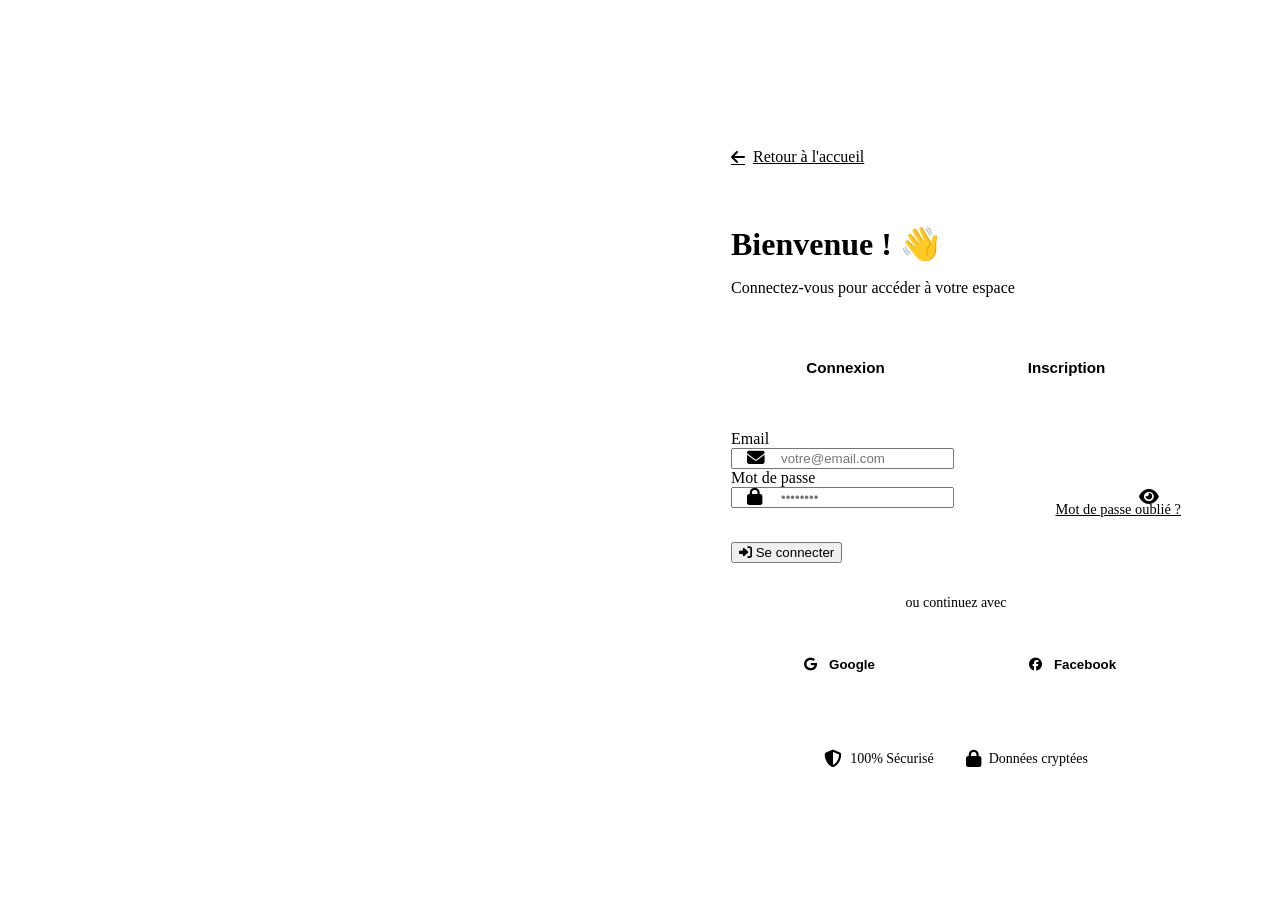
==== login.html @ da652716 "Add files via upload" ====
<!DOCTYPE html>
<html lang="fr">

<head>
    <meta charset="UTF-8">
    <meta name="viewport" content="width=device-width, initial-scale=1.0">
    <title>Connexion - PDF Generator Pro</title>
    <link rel="stylesheet" href="assets/css/main.css">
    <link rel="stylesheet" href="https://cdnjs.cloudflare.com/ajax/libs/font-awesome/6.4.0/css/all.min.css">
    <style>
        /* ========== LOGIN STYLES ========== */
        .login-page {
            min-height: 100vh;
            display: grid;
            grid-template-columns: 1fr 1fr;
            background: var(--bg-primary);
        }

        /* Left Side - Branding */
        .login-left {
            background: var(--gradient-primary);
            display: flex;
            align-items: center;
            justify-content: center;
            padding: 3rem;
            position: relative;
            overflow: hidden;
        }

        .login-left::before {
            content: '';
            position: absolute;
            width: 500px;
            height: 500px;
            background: rgba(255, 255, 255, 0.05);
            border-radius: 50%;
            top: -200px;
            right: -200px;
        }

        .login-left::after {
            content: '';
            position: absolute;
            width: 400px;
            height: 400px;
            background: rgba(255, 255, 255, 0.05);
            border-radius: 50%;
            bottom: -150px;
            left: -150px;
        }

        .login-branding {
            position: relative;
            z-index: 1;
            text-align: center;
            max-width: 500px;
        }

        .login-logo {
            width: 80px;
            height: 80px;
            background: rgba(255, 255, 255, 0.2);
            backdrop-filter: blur(10px);
            border-radius: 20px;
            display: flex;
            align-items: center;
            justify-content: center;
            margin: 0 auto 2rem;
            color: white;
            font-size: 2.5rem;
        }

        .login-branding h1 {
            color: white;
            font-size: 2.5rem;
            margin-bottom: 1rem;
        }

        .login-branding p {
            color: rgba(255, 255, 255, 0.9);
            font-size: 1.25rem;
            margin-bottom: 3rem;
            line-height: 1.8;
        }

        .login-features {
            display: flex;
            flex-direction: column;
            gap: 1.5rem;
            text-align: left;
        }

        .login-feature {
            display: flex;
            align-items: center;
            gap: 1rem;
            background: rgba(255, 255, 255, 0.1);
            backdrop-filter: blur(10px);
            padding: 1.25rem;
            border-radius: 12px;
            transition: all 0.3s ease;
        }

        .login-feature:hover {
            background: rgba(255, 255, 255, 0.15);
            transform: translateX(10px);
        }

        .login-feature-icon {
            width: 50px;
            height: 50px;
            background: rgba(255, 255, 255, 0.2);
            border-radius: 12px;
            display: flex;
            align-items: center;
            justify-content: center;
            color: white;
            font-size: 1.5rem;
            flex-shrink: 0;
        }

        .login-feature-content h4 {
            color: white;
            margin-bottom: 0.25rem;
            font-size: 1.1rem;
        }

        .login-feature-content p {
            color: rgba(255, 255, 255, 0.8);
            font-size: 0.9rem;
            margin: 0;
        }

        /* Right Side - Form */
        .login-right {
            display: flex;
            align-items: center;
            justify-content: center;
            padding: 3rem;
            background: white;
        }

        .login-form-container {
            width: 100%;
            max-width: 450px;
            animation: fadeInUp 0.6s ease-out;
        }

        .back-link {
            display: inline-flex;
            align-items: center;
            gap: 0.5rem;
            color: var(--text-secondary);
            font-weight: 500;
            margin-bottom: 2rem;
            transition: all 0.3s ease;
        }

        .back-link:hover {
            color: var(--primary);
            transform: translateX(-5px);
        }

        .login-header {
            margin-bottom: 2.5rem;
        }

        .login-header h2 {
            font-size: 2rem;
            color: var(--text-primary);
            margin-bottom: 0.5rem;
        }

        .login-header p {
            color: var(--text-secondary);
            font-size: 1rem;
        }

        .login-tabs {
            display: flex;
            gap: 0.5rem;
            margin-bottom: 2rem;
            background: var(--bg-secondary);
            padding: 0.5rem;
            border-radius: 12px;
        }

        .login-tab {
            flex: 1;
            padding: 0.875rem 1rem;
            background: transparent;
            border: none;
            border-radius: 8px;
            font-weight: 600;
            font-size: 0.95rem;
            color: var(--text-secondary);
            cursor: pointer;
            transition: all 0.3s ease;
        }

        .login-tab.active {
            background: white;
            color: var(--primary);
            box-shadow: var(--shadow-sm);
        }

        .login-form {
            display: none;
        }

        .login-form.active {
            display: block;
            animation: fadeInUp 0.4s ease-out;
        }

        .input-group {
            position: relative;
        }

        .input-icon {
            position: absolute;
            left: 1rem;
            top: 50%;
            transform: translateY(-50%);
            color: var(--text-light);
            font-size: 1.1rem;
        }

        .input-with-icon {
            padding-left: 3rem;
        }

        .password-toggle {
            position: absolute;
            right: 1rem;
            top: 50%;
            transform: translateY(-50%);
            background: none;
            border: none;
            color: var(--text-light);
            cursor: pointer;
            font-size: 1.1rem;
        }

        .forgot-password {
            text-align: right;
            margin-top: -0.5rem;
            margin-bottom: 1.5rem;
        }

        .forgot-password a {
            color: var(--primary);
            font-size: 0.9rem;
            font-weight: 500;
        }

        .forgot-password a:hover {
            text-decoration: underline;
        }

        .divider {
            display: flex;
            align-items: center;
            gap: 1rem;
            margin: 2rem 0;
            color: var(--text-light);
            font-size: 0.875rem;
        }

        .divider::before,
        .divider::after {
            content: '';
            flex: 1;
            height: 1px;
            background: var(--border-color);
        }

        .social-login {
            display: flex;
            gap: 1rem;
        }

        .social-btn {
            flex: 1;
            padding: 0.875rem;
            border: 2px solid var(--border-color);
            border-radius: 10px;
            background: white;
            display: flex;
            align-items: center;
            justify-content: center;
            gap: 0.75rem;
            font-weight: 600;
            cursor: pointer;
            transition: all 0.3s ease;
        }

        .social-btn:hover {
            border-color: var(--primary);
            background: var(--bg-secondary);
        }

        .social-btn img {
            width: 20px;
            height: 20px;
        }

        .login-footer {
            text-align: center;
            margin-top: 2rem;
            padding-top: 2rem;
            border-top: 1px solid var(--border-light);
        }

        .login-footer p {
            color: var(--text-secondary);
            font-size: 0.95rem;
        }

        .login-footer a {
            color: var(--primary);
            font-weight: 600;
            margin-left: 0.25rem;
        }

        .login-footer a:hover {
            text-decoration: underline;
        }

        /* Trust indicators */
        .trust-badges {
            display: flex;
            align-items: center;
            justify-content: center;
            gap: 2rem;
            margin-top: 2rem;
            padding-top: 2rem;
            border-top: 1px solid var(--border-light);
        }

        .trust-badge {
            display: flex;
            align-items: center;
            gap: 0.5rem;
            color: var(--text-light);
            font-size: 0.875rem;
        }

        .trust-badge i {
            color: var(--accent);
            font-size: 1.1rem;
        }

        /* Loading state */
        .btn-loading {
            position: relative;
            color: transparent;
        }

        .btn-loading::after {
            content: '';
            position: absolute;
            width: 20px;
            height: 20px;
            top: 50%;
            left: 50%;
            margin-left: -10px;
            margin-top: -10px;
            border: 2px solid transparent;
            border-top-color: white;
            border-radius: 50%;
            animation: spin 0.6s linear infinite;
        }

        /* Responsive */
        @media (max-width: 1024px) {
            .login-page {
                grid-template-columns: 1fr;
            }

            .login-left {
                display: none;
            }
        }

        @media (max-width: 480px) {
            .login-right {
                padding: 2rem 1.5rem;
            }

            .login-header h2 {
                font-size: 1.75rem;
            }

            .social-login {
                flex-direction: column;
            }
        }
    </style>
</head>

<body>
    <div class="login-page">
        <!-- Left Side - Branding -->
        <div class="login-left">
            <div class="login-branding">
                <div class="login-logo">
                    <i class="fas fa-file-pdf"></i>
                </div>
                <h1>PDF Generator Pro</h1>
                <p>Créez des factures et CV professionnels en quelques minutes</p>

                <div class="login-features">
                    <div class="login-feature">
                        <div class="login-feature-icon">
                            <i class="fas fa-bolt"></i>
                        </div>
                        <div class="login-feature-content">
                            <h4>Rapide et efficace</h4>
                            <p>Générez vos documents en moins de 30 secondes</p>
                        </div>
                    </div>

                    <div class="login-feature">
                        <div class="login-feature-icon">
                            <i class="fas fa-palette"></i>
                        </div>
                        <div class="login-feature-content">
                            <h4>100% Personnalisable</h4>
                            <p>Couleurs, polices et logos à votre image</p>
                        </div>
                    </div>

                    <div class="login-feature">
                        <div class="login-feature-icon">
                            <i class="fas fa-shield-alt"></i>
                        </div>
                        <div class="login-feature-content">
                            <h4>Sécurisé</h4>
                            <p>Vos données sont cryptées et protégées</p>
                        </div>
                    </div>
                </div>
            </div>
        </div>

        <!-- Right Side - Form -->
        <div class="login-right">
            <div class="login-form-container">
                <a href="index.html" class="back-link">
                    <i class="fas fa-arrow-left"></i>
                    Retour à l'accueil
                </a>

                <div class="login-header">
                    <h2>Bienvenue ! 👋</h2>
                    <p>Connectez-vous pour accéder à votre espace</p>
                </div>

                <div class="login-tabs">
                    <button class="login-tab active" onclick="switchLoginTab('login')">
                        Connexion
                    </button>
                    <button class="login-tab" onclick="switchLoginTab('register')">
                        Inscription
                    </button>
                </div>

                <!-- Login Form -->
                <form id="login-form" class="login-form active">
                    <div class="form-group">
                        <label class="form-label">Email</label>
                        <div class="input-group">
                            <i class="input-icon fas fa-envelope"></i>
                            <input type="email" class="form-input input-with-icon" placeholder="votre@email.com"
                                required>
                        </div>
                    </div>

                    <div class="form-group">
                        <label class="form-label">Mot de passe</label>
                        <div class="input-group">
                            <i class="input-icon fas fa-lock"></i>
                            <input type="password" id="login-password" class="form-input input-with-icon"
                                placeholder="••••••••" required>
                            <button type="button" class="password-toggle" onclick="togglePassword('login-password')">
                                <i class="fas fa-eye"></i>
                            </button>
                        </div>
                    </div>

                    <div class="forgot-password">
                        <a href="#forgot">Mot de passe oublié ?</a>
                    </div>

                    <button type="submit" class="btn btn-primary btn-block btn-lg">
                        <i class="fas fa-sign-in-alt"></i>
                        Se connecter
                    </button>

                    <div class="divider">ou continuez avec</div>

                    <div class="social-login">
                        <button type="button" class="social-btn">
                            <i class="fab fa-google"></i>
                            Google
                        </button>
                        <button type="button" class="social-btn">
                            <i class="fab fa-facebook"></i>
                            Facebook
                        </button>
                    </div>
                </form>

                <!-- Register Form -->
                <form id="register-form" class="login-form">
                    <div class="form-group">
                        <label class="form-label">Nom complet</label>
                        <div class="input-group">
                            <i class="input-icon fas fa-user"></i>
                            <input type="text" class="form-input input-with-icon" placeholder="Jean Dupont" required>
                        </div>
                    </div>

                    <div class="form-group">
                        <label class="form-label">Email</label>
                        <div class="input-group">
                            <i class="input-icon fas fa-envelope"></i>
                            <input type="email" class="form-input input-with-icon" placeholder="votre@email.com"
                                required>
                        </div>
                    </div>

                    <div class="form-group">
                        <label class="form-label">Mot de passe</label>
                        <div class="input-group">
                            <i class="input-icon fas fa-lock"></i>
                            <input type="password" id="register-password" class="form-input input-with-icon"
                                placeholder="••••••••" required>
                            <button type="button" class="password-toggle" onclick="togglePassword('register-password')">
                                <i class="fas fa-eye"></i>
                            </button>
                        </div>
                    </div>

                    <div class="form-group">
                        <label class="form-label">Confirmer le mot de passe</label>
                        <div class="input-group">
                            <i class="input-icon fas fa-lock"></i>
                            <input type="password" id="confirm-password" class="form-input input-with-icon"
                                placeholder="••••••••" required>
                            <button type="button" class="password-toggle" onclick="togglePassword('confirm-password')">
                                <i class="fas fa-eye"></i>
                            </button>
                        </div>
                    </div>

                    <button type="submit" class="btn btn-primary btn-block btn-lg">
                        <i class="fas fa-user-plus"></i>
                        Créer mon compte
                    </button>

                    <div class="divider">ou continuez avec</div>

                    <div class="social-login">
                        <button type="button" class="social-btn">
                            <i class="fab fa-google"></i>
                            Google
                        </button>
                        <button type="button" class="social-btn">
                            <i class="fab fa-facebook"></i>
                            Facebook
                        </button>
                    </div>
                </form>

                <div class="trust-badges">
                    <div class="trust-badge">
                        <i class="fas fa-shield-alt"></i>
                        <span>100% Sécurisé</span>
                    </div>
                    <div class="trust-badge">
                        <i class="fas fa-lock"></i>
                        <span>Données cryptées</span>
                    </div>
                </div>
            </div>
        </div>
    </div>

    <script src="assets/js/auth.js"></script>
    <script>
        function switchLoginTab(tab) {
            // Update tabs
            document.querySelectorAll('.login-tab').forEach(t => t.classList.remove('active'));
            event.target.classList.add('active');

            // Update forms
            document.querySelectorAll('.login-form').forEach(f => f.classList.remove('active'));
            document.getElementById(`${tab}-form`).classList.add('active');
        }

        function togglePassword(id) {
            const input = document.getElementById(id);
            const icon = event.currentTarget.querySelector('i');

            if (input.type === 'password') {
                input.type = 'text';
                icon.classList.remove('fa-eye');
                icon.classList.add('fa-eye-slash');
            } else {
                input.type = 'password';
                icon.classList.remove('fa-eye-slash');
                icon.classList.add('fa-eye');
            }
        }
    </script>
</body>

</html>
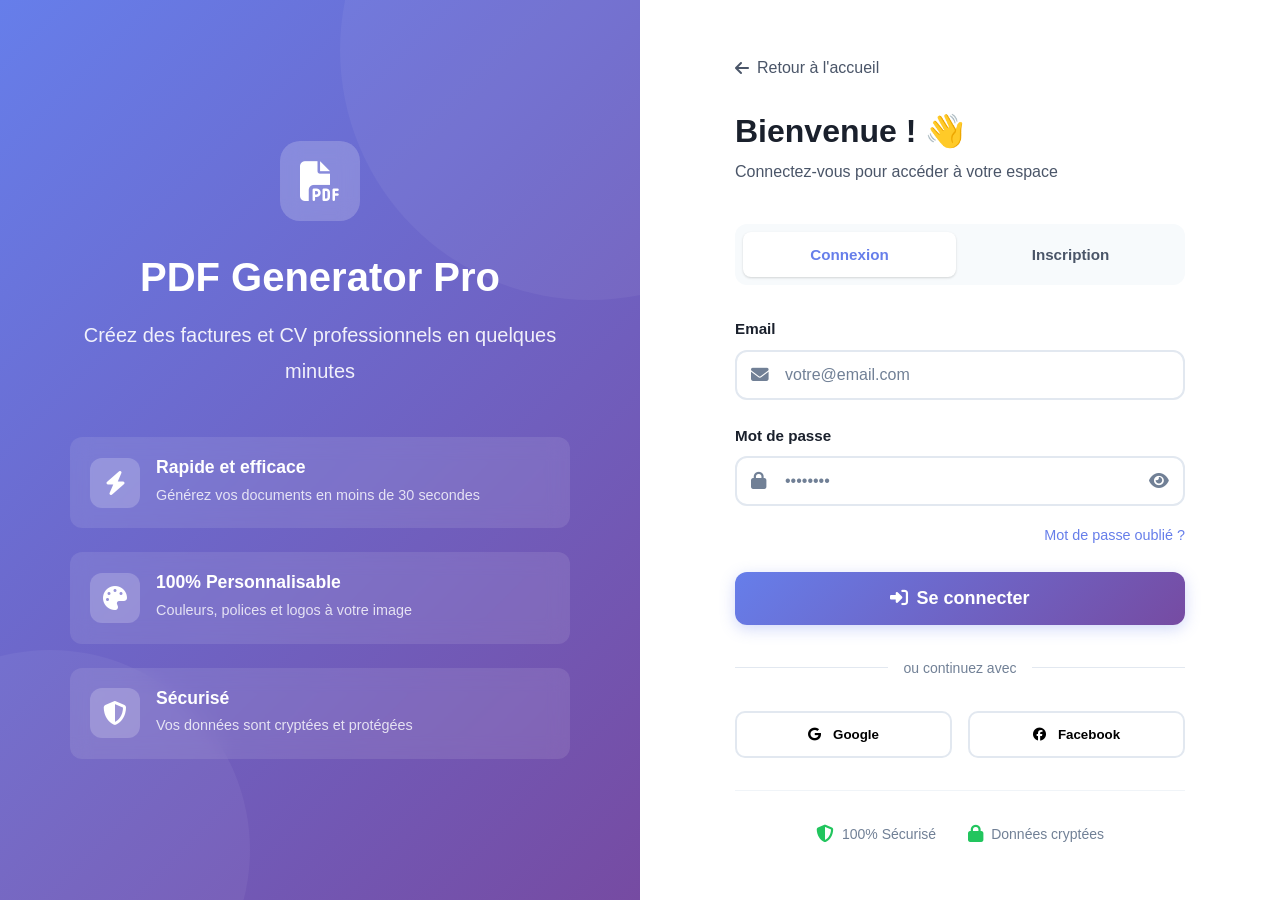
==== commit f233d81d: ". ." ====
--- a/login.html
+++ b/login.html
@@ -501,11 +501,11 @@
                     <div class="divider">ou continuez avec</div>
 
                     <div class="social-login">
-                        <button type="button" class="social-btn">
+                        <button type="button" class="social-btn" onclick="loginWithGoogle()">
                             <i class="fab fa-google"></i>
                             Google
                         </button>
-                        <button type="button" class="social-btn">
+                        <button type="button" class="social-btn" onclick="loginWithFacebook()">
                             <i class="fab fa-facebook"></i>
                             Facebook
                         </button>
@@ -563,11 +563,11 @@
                     <div class="divider">ou continuez avec</div>
 
                     <div class="social-login">
-                        <button type="button" class="social-btn">
+                        <button type="button" class="social-btn" onclick="loginWithGoogle()">
                             <i class="fab fa-google"></i>
                             Google
                         </button>
-                        <button type="button" class="social-btn">
+                        <button type="button" class="social-btn" onclick="loginWithFacebook()">
                             <i class="fab fa-facebook"></i>
                             Facebook
                         </button>
--- a/assets/css/main.css
+++ b/assets/css/main.css
@@ -0,0 +1,529 @@
+/* ========================================
+   RESET & VARIABLES GLOBALES
+   ======================================== */
+
+* {
+    margin: 0;
+    padding: 0;
+    box-sizing: border-box;
+}
+
+:root {
+    /* Couleurs principales */
+    --primary: #667eea;
+    --primary-dark: #5568d3;
+    --primary-light: #818cf8;
+    
+    --secondary: #f093fb;
+    --accent: #22c55e;
+    --warning: #fbbf24;
+    --danger: #ef4444;
+    
+    /* Textes */
+    --text-primary: #1a202c;
+    --text-secondary: #4a5568;
+    --text-light: #718096;
+    --text-white: #ffffff;
+    
+    /* Backgrounds */
+    --bg-primary: #ffffff;
+    --bg-secondary: #f7fafc;
+    --bg-tertiary: #edf2f7;
+    --bg-dark: #1a202c;
+    
+    /* Borders */
+    --border-color: #e2e8f0;
+    --border-light: #f0f4f8;
+    
+    /* Gradients */
+    --gradient-primary: linear-gradient(135deg, #667eea 0%, #764ba2 100%);
+    --gradient-secondary: linear-gradient(135deg, #f093fb 0%, #f5576c 100%);
+    --gradient-success: linear-gradient(135deg, #4ade80 0%, #22c55e 100%);
+    --gradient-warning: linear-gradient(135deg, #fbbf24 0%, #f59e0b 100%);
+    
+    /* Shadows */
+    --shadow-xs: 0 1px 2px 0 rgba(0, 0, 0, 0.05);
+    --shadow-sm: 0 1px 3px 0 rgba(0, 0, 0, 0.1), 0 1px 2px 0 rgba(0, 0, 0, 0.06);
+    --shadow-md: 0 4px 6px -1px rgba(0, 0, 0, 0.1), 0 2px 4px -1px rgba(0, 0, 0, 0.06);
+    --shadow-lg: 0 10px 15px -3px rgba(0, 0, 0, 0.1), 0 4px 6px -2px rgba(0, 0, 0, 0.05);
+    --shadow-xl: 0 20px 25px -5px rgba(0, 0, 0, 0.1), 0 10px 10px -5px rgba(0, 0, 0, 0.04);
+    --shadow-2xl: 0 25px 50px -12px rgba(0, 0, 0, 0.25);
+    
+    /* Border radius */
+    --radius-sm: 0.375rem;
+    --radius-md: 0.5rem;
+    --radius-lg: 0.75rem;
+    --radius-xl: 1rem;
+    --radius-2xl: 1.5rem;
+    --radius-full: 9999px;
+    
+    /* Spacing */
+    --space-xs: 0.25rem;
+    --space-sm: 0.5rem;
+    --space-md: 1rem;
+    --space-lg: 1.5rem;
+    --space-xl: 2rem;
+    --space-2xl: 3rem;
+    --space-3xl: 4rem;
+    
+    /* Transitions */
+    --transition-fast: 150ms cubic-bezier(0.4, 0, 0.2, 1);
+    --transition-base: 300ms cubic-bezier(0.4, 0, 0.2, 1);
+    --transition-slow: 500ms cubic-bezier(0.4, 0, 0.2, 1);
+}
+
+/* ========================================
+   BASE STYLES
+   ======================================== */
+
+html {
+    scroll-behavior: smooth;
+    font-size: 16px;
+}
+
+body {
+    font-family: 'Inter', -apple-system, BlinkMacSystemFont, 'Segoe UI', Roboto, 
+                 'Helvetica Neue', Arial, sans-serif;
+    color: var(--text-primary);
+    background: var(--bg-primary);
+    line-height: 1.6;
+    overflow-x: hidden;
+    -webkit-font-smoothing: antialiased;
+    -moz-osx-font-smoothing: grayscale;
+}
+
+/* ========================================
+   TYPOGRAPHY
+   ======================================== */
+
+h1, h2, h3, h4, h5, h6 {
+    font-weight: 700;
+    line-height: 1.2;
+    color: var(--text-primary);
+    margin-bottom: var(--space-md);
+}
+
+h1 { font-size: 3rem; }
+h2 { font-size: 2.5rem; }
+h3 { font-size: 2rem; }
+h4 { font-size: 1.5rem; }
+h5 { font-size: 1.25rem; }
+h6 { font-size: 1rem; }
+
+p {
+    margin-bottom: var(--space-md);
+    color: var(--text-secondary);
+}
+
+a {
+    text-decoration: none;
+    color: inherit;
+    transition: var(--transition-base);
+}
+
+strong {
+    font-weight: 600;
+}
+
+/* ========================================
+   LAYOUT UTILITIES
+   ======================================== */
+
+.container {
+    width: 100%;
+    max-width: 1200px;
+    margin: 0 auto;
+    padding: 0 var(--space-lg);
+}
+
+.container-fluid {
+    width: 100%;
+    padding: 0 var(--space-lg);
+}
+
+/* ========================================
+   BUTTONS
+   ======================================== */
+
+.btn {
+    display: inline-flex;
+    align-items: center;
+    justify-content: center;
+    gap: 0.5rem;
+    padding: 0.75rem 1.5rem;
+    font-weight: 600;
+    font-size: 1rem;
+    border-radius: var(--radius-lg);
+    border: none;
+    cursor: pointer;
+    transition: all var(--transition-base);
+    text-align: center;
+    white-space: nowrap;
+    outline: none;
+}
+
+.btn-primary {
+    background: var(--gradient-primary);
+    color: var(--text-white);
+    box-shadow: 0 4px 15px rgba(102, 126, 234, 0.3);
+}
+
+.btn-primary:hover {
+    transform: translateY(-2px);
+    box-shadow: 0 8px 25px rgba(102, 126, 234, 0.4);
+}
+
+.btn-secondary {
+    background: var(--bg-primary);
+    color: var(--primary);
+    border: 2px solid var(--border-color);
+}
+
+.btn-secondary:hover {
+    background: var(--bg-secondary);
+    border-color: var(--primary);
+}
+
+.btn-outline {
+    background: transparent;
+    color: var(--primary);
+    border: 2px solid var(--primary);
+}
+
+.btn-outline:hover {
+    background: var(--primary);
+    color: var(--text-white);
+}
+
+.btn-success {
+    background: var(--gradient-success);
+    color: var(--text-white);
+    box-shadow: 0 4px 15px rgba(34, 197, 94, 0.3);
+}
+
+.btn-success:hover {
+    transform: translateY(-2px);
+    box-shadow: 0 8px 25px rgba(34, 197, 94, 0.4);
+}
+
+.btn-danger {
+    background: var(--danger);
+    color: var(--text-white);
+}
+
+.btn-danger:hover {
+    background: #dc2626;
+}
+
+.btn-sm {
+    padding: 0.5rem 1rem;
+    font-size: 0.875rem;
+}
+
+.btn-lg {
+    padding: 1rem 2rem;
+    font-size: 1.125rem;
+}
+
+.btn-xl {
+    padding: 1.25rem 2.5rem;
+    font-size: 1.25rem;
+}
+
+.btn-block {
+    width: 100%;
+}
+
+.btn:disabled {
+    opacity: 0.6;
+    cursor: not-allowed;
+}
+
+/* ========================================
+   FORM ELEMENTS
+   ======================================== */
+
+.form-group {
+    margin-bottom: var(--space-lg);
+}
+
+.form-label {
+    display: block;
+    margin-bottom: 0.5rem;
+    font-weight: 600;
+    color: var(--text-primary);
+    font-size: 0.95rem;
+}
+
+.form-input,
+.form-select,
+.form-textarea {
+    width: 100%;
+    padding: 0.875rem 1rem;
+    font-size: 1rem;
+    font-family: inherit;
+    color: var(--text-primary);
+    background: var(--bg-primary);
+    border: 2px solid var(--border-color);
+    border-radius: var(--radius-lg);
+    transition: all var(--transition-base);
+    outline: none;
+}
+
+.form-input:focus,
+.form-select:focus,
+.form-textarea:focus {
+    border-color: var(--primary);
+    box-shadow: 0 0 0 3px rgba(102, 126, 234, 0.1);
+}
+
+.form-input::placeholder {
+    color: var(--text-light);
+}
+
+.form-textarea {
+    resize: vertical;
+    min-height: 120px;
+}
+
+.form-error {
+    display: block;
+    margin-top: 0.5rem;
+    color: var(--danger);
+    font-size: 0.875rem;
+}
+
+.form-input.error,
+.form-select.error,
+.form-textarea.error {
+    border-color: var(--danger);
+}
+
+/* ========================================
+   CARDS
+   ======================================== */
+
+.card {
+    background: var(--bg-primary);
+    border-radius: var(--radius-xl);
+    padding: var(--space-xl);
+    box-shadow: var(--shadow-md);
+    transition: all var(--transition-base);
+}
+
+.card:hover {
+    box-shadow: var(--shadow-xl);
+}
+
+.card-header {
+    margin-bottom: var(--space-lg);
+    padding-bottom: var(--space-lg);
+    border-bottom: 2px solid var(--border-light);
+}
+
+.card-title {
+    font-size: 1.5rem;
+    font-weight: 700;
+    color: var(--text-primary);
+    margin-bottom: 0.5rem;
+}
+
+.card-description {
+    color: var(--text-secondary);
+    font-size: 0.95rem;
+}
+
+.card-body {
+    margin-bottom: var(--space-lg);
+}
+
+.card-footer {
+    padding-top: var(--space-lg);
+    border-top: 2px solid var(--border-light);
+}
+
+/* ========================================
+   BADGES
+   ======================================== */
+
+.badge {
+    display: inline-flex;
+    align-items: center;
+    gap: 0.5rem;
+    padding: 0.375rem 0.875rem;
+    font-size: 0.875rem;
+    font-weight: 600;
+    border-radius: var(--radius-full);
+    white-space: nowrap;
+}
+
+.badge-primary {
+    background: rgba(102, 126, 234, 0.1);
+    color: var(--primary);
+    border: 1px solid rgba(102, 126, 234, 0.2);
+}
+
+.badge-success {
+    background: rgba(34, 197, 94, 0.1);
+    color: var(--accent);
+    border: 1px solid rgba(34, 197, 94, 0.2);
+}
+
+.badge-warning {
+    background: rgba(251, 191, 36, 0.1);
+    color: var(--warning);
+    border: 1px solid rgba(251, 191, 36, 0.2);
+}
+
+.badge-danger {
+    background: rgba(239, 68, 68, 0.1);
+    color: var(--danger);
+    border: 1px solid rgba(239, 68, 68, 0.2);
+}
+
+/* ========================================
+   UTILITIES
+   ======================================== */
+
+.text-center { text-align: center; }
+.text-left { text-align: left; }
+.text-right { text-align: right; }
+
+.text-primary { color: var(--text-primary); }
+.text-secondary { color: var(--text-secondary); }
+.text-light { color: var(--text-light); }
+.text-white { color: var(--text-white); }
+
+.bg-primary { background: var(--bg-primary); }
+.bg-secondary { background: var(--bg-secondary); }
+.bg-dark { background: var(--bg-dark); }
+
+.gradient-text {
+    background: var(--gradient-primary);
+    -webkit-background-clip: text;
+    -webkit-text-fill-color: transparent;
+    background-clip: text;
+}
+
+.d-flex { display: flex; }
+.d-block { display: block; }
+.d-inline-block { display: inline-block; }
+.d-none { display: none; }
+
+.flex-column { flex-direction: column; }
+.flex-wrap { flex-wrap: wrap; }
+.align-center { align-items: center; }
+.justify-center { justify-content: center; }
+.justify-between { justify-content: space-between; }
+
+.gap-sm { gap: var(--space-sm); }
+.gap-md { gap: var(--space-md); }
+.gap-lg { gap: var(--space-lg); }
+
+.m-0 { margin: 0; }
+.mt-1 { margin-top: var(--space-sm); }
+.mt-2 { margin-top: var(--space-md); }
+.mt-3 { margin-top: var(--space-lg); }
+.mb-1 { margin-bottom: var(--space-sm); }
+.mb-2 { margin-bottom: var(--space-md); }
+.mb-3 { margin-bottom: var(--space-lg); }
+
+.p-0 { padding: 0; }
+.p-1 { padding: var(--space-sm); }
+.p-2 { padding: var(--space-md); }
+.p-3 { padding: var(--space-lg); }
+
+/* ========================================
+   ANIMATIONS
+   ======================================== */
+
+@keyframes fadeIn {
+    from { opacity: 0; }
+    to { opacity: 1; }
+}
+
+@keyframes fadeInUp {
+    from {
+        opacity: 0;
+        transform: translateY(30px);
+    }
+    to {
+        opacity: 1;
+        transform: translateY(0);
+    }
+}
+
+@keyframes fadeInDown {
+    from {
+        opacity: 0;
+        transform: translateY(-30px);
+    }
+    to {
+        opacity: 1;
+        transform: translateY(0);
+    }
+}
+
+@keyframes slideInLeft {
+    from {
+        opacity: 0;
+        transform: translateX(-50px);
+    }
+    to {
+        opacity: 1;
+        transform: translateX(0);
+    }
+}
+
+@keyframes slideInRight {
+    from {
+        opacity: 0;
+        transform: translateX(50px);
+    }
+    to {
+        opacity: 1;
+        transform: translateX(0);
+    }
+}
+
+@keyframes pulse {
+    0%, 100% { transform: scale(1); }
+    50% { transform: scale(1.05); }
+}
+
+@keyframes spin {
+    from { transform: rotate(0deg); }
+    to { transform: rotate(360deg); }
+}
+
+.fade-in { animation: fadeIn 0.5s ease-out; }
+.fade-in-up { animation: fadeInUp 0.6s ease-out; }
+.slide-in-left { animation: slideInLeft 0.6s ease-out; }
+.slide-in-right { animation: slideInRight 0.6s ease-out; }
+
+/* ========================================
+   RESPONSIVE
+   ======================================== */
+
+@media (max-width: 1024px) {
+    h1 { font-size: 2.5rem; }
+    h2 { font-size: 2rem; }
+    h3 { font-size: 1.75rem; }
+}
+
+@media (max-width: 768px) {
+    h1 { font-size: 2rem; }
+    h2 { font-size: 1.75rem; }
+    h3 { font-size: 1.5rem; }
+    
+    .container {
+        padding: 0 var(--space-md);
+    }
+}
+
+@media (max-width: 480px) {
+    html { font-size: 14px; }
+    
+    h1 { font-size: 1.75rem; }
+    h2 { font-size: 1.5rem; }
+}
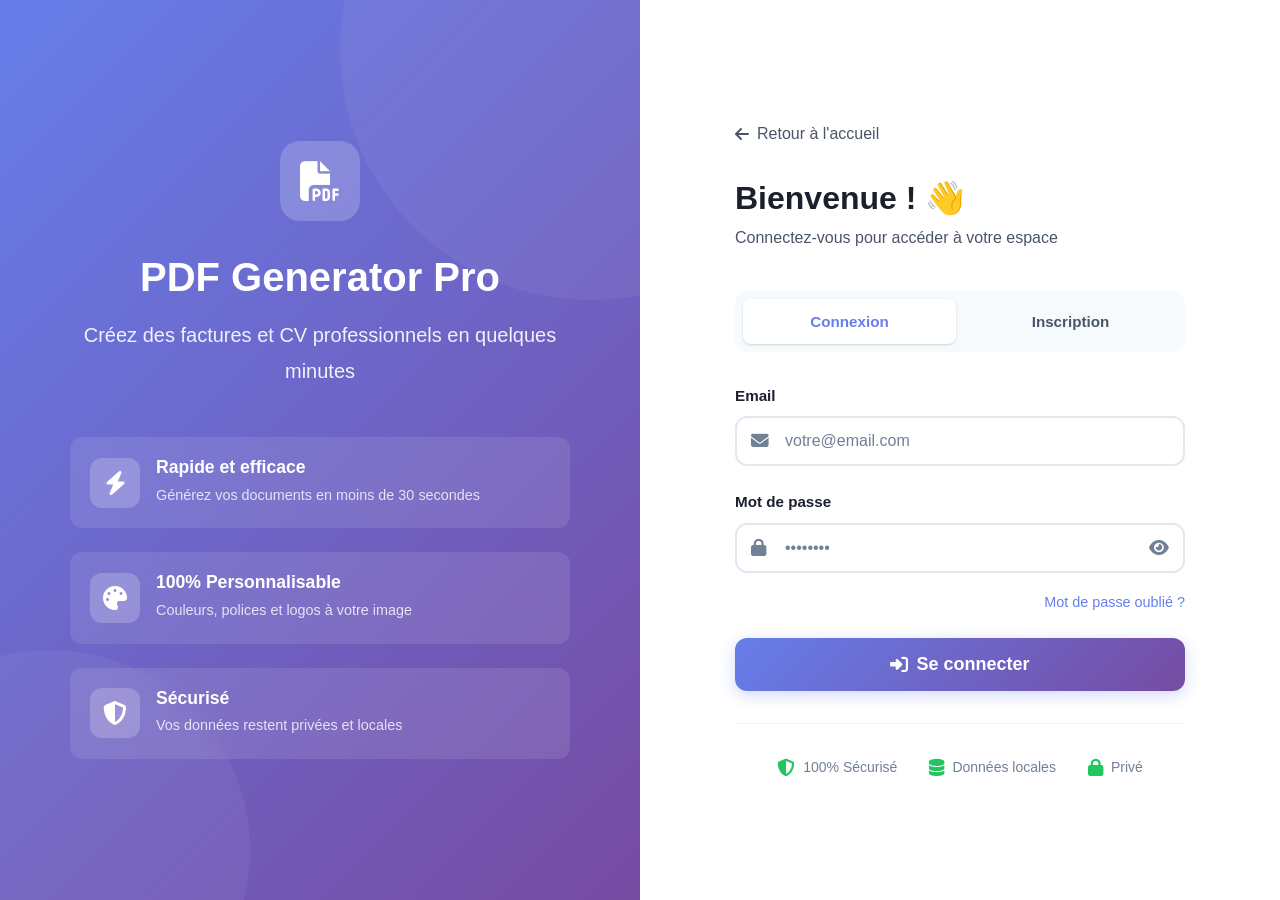
==== commit 7737255b: ". ." ====
--- a/login.html
+++ b/login.html
@@ -1,6 +1,5 @@
 <!DOCTYPE html>
 <html lang="fr">
-
 <head>
     <meta charset="UTF-8">
     <meta name="viewport" content="width=device-width, initial-scale=1.0">
@@ -15,7 +14,7 @@
             grid-template-columns: 1fr 1fr;
             background: var(--bg-primary);
         }
-
+        
         /* Left Side - Branding */
         .login-left {
             background: var(--gradient-primary);
@@ -26,7 +25,7 @@
             position: relative;
             overflow: hidden;
         }
-
+        
         .login-left::before {
             content: '';
             position: absolute;
@@ -37,7 +36,7 @@
             top: -200px;
             right: -200px;
         }
-
+        
         .login-left::after {
             content: '';
             position: absolute;
@@ -48,14 +47,14 @@
             bottom: -150px;
             left: -150px;
         }
-
+        
         .login-branding {
             position: relative;
             z-index: 1;
             text-align: center;
             max-width: 500px;
         }
-
+        
         .login-logo {
             width: 80px;
             height: 80px;
@@ -69,27 +68,27 @@
             color: white;
             font-size: 2.5rem;
         }
-
+        
         .login-branding h1 {
             color: white;
             font-size: 2.5rem;
             margin-bottom: 1rem;
         }
-
+        
         .login-branding p {
             color: rgba(255, 255, 255, 0.9);
             font-size: 1.25rem;
             margin-bottom: 3rem;
             line-height: 1.8;
         }
-
+        
         .login-features {
             display: flex;
             flex-direction: column;
             gap: 1.5rem;
             text-align: left;
         }
-
+        
         .login-feature {
             display: flex;
             align-items: center;
@@ -100,12 +99,12 @@
             border-radius: 12px;
             transition: all 0.3s ease;
         }
-
+        
         .login-feature:hover {
             background: rgba(255, 255, 255, 0.15);
             transform: translateX(10px);
         }
-
+        
         .login-feature-icon {
             width: 50px;
             height: 50px;
@@ -118,19 +117,19 @@
             font-size: 1.5rem;
             flex-shrink: 0;
         }
-
+        
         .login-feature-content h4 {
             color: white;
             margin-bottom: 0.25rem;
             font-size: 1.1rem;
         }
-
+        
         .login-feature-content p {
             color: rgba(255, 255, 255, 0.8);
             font-size: 0.9rem;
             margin: 0;
         }
-
+        
         /* Right Side - Form */
         .login-right {
             display: flex;
@@ -139,13 +138,24 @@
             padding: 3rem;
             background: white;
         }
-
+        
         .login-form-container {
             width: 100%;
             max-width: 450px;
             animation: fadeInUp 0.6s ease-out;
         }
-
+        
+        @keyframes fadeInUp {
+            from {
+                opacity: 0;
+                transform: translateY(30px);
+            }
+            to {
+                opacity: 1;
+                transform: translateY(0);
+            }
+        }
+        
         .back-link {
             display: inline-flex;
             align-items: center;
@@ -155,27 +165,27 @@
             margin-bottom: 2rem;
             transition: all 0.3s ease;
         }
-
+        
         .back-link:hover {
             color: var(--primary);
             transform: translateX(-5px);
         }
-
+        
         .login-header {
             margin-bottom: 2.5rem;
         }
-
+        
         .login-header h2 {
             font-size: 2rem;
             color: var(--text-primary);
             margin-bottom: 0.5rem;
         }
-
+        
         .login-header p {
             color: var(--text-secondary);
             font-size: 1rem;
         }
-
+        
         .login-tabs {
             display: flex;
             gap: 0.5rem;
@@ -184,7 +194,7 @@
             padding: 0.5rem;
             border-radius: 12px;
         }
-
+        
         .login-tab {
             flex: 1;
             padding: 0.875rem 1rem;
@@ -197,26 +207,26 @@
             cursor: pointer;
             transition: all 0.3s ease;
         }
-
+        
         .login-tab.active {
             background: white;
             color: var(--primary);
             box-shadow: var(--shadow-sm);
         }
-
+        
         .login-form {
             display: none;
         }
-
+        
         .login-form.active {
             display: block;
             animation: fadeInUp 0.4s ease-out;
         }
-
+        
         .input-group {
             position: relative;
         }
-
+        
         .input-icon {
             position: absolute;
             left: 1rem;
@@ -225,11 +235,11 @@
             color: var(--text-light);
             font-size: 1.1rem;
         }
-
+        
         .input-with-icon {
             padding-left: 3rem;
         }
-
+        
         .password-toggle {
             position: absolute;
             right: 1rem;
@@ -240,94 +250,30 @@
             color: var(--text-light);
             cursor: pointer;
             font-size: 1.1rem;
-        }
-
+            transition: color 0.3s ease;
+        }
+        
+        .password-toggle:hover {
+            color: var(--primary);
+        }
+        
         .forgot-password {
             text-align: right;
             margin-top: -0.5rem;
             margin-bottom: 1.5rem;
         }
-
+        
         .forgot-password a {
             color: var(--primary);
             font-size: 0.9rem;
             font-weight: 500;
-        }
-
+            transition: all 0.3s ease;
+        }
+        
         .forgot-password a:hover {
             text-decoration: underline;
         }
-
-        .divider {
-            display: flex;
-            align-items: center;
-            gap: 1rem;
-            margin: 2rem 0;
-            color: var(--text-light);
-            font-size: 0.875rem;
-        }
-
-        .divider::before,
-        .divider::after {
-            content: '';
-            flex: 1;
-            height: 1px;
-            background: var(--border-color);
-        }
-
-        .social-login {
-            display: flex;
-            gap: 1rem;
-        }
-
-        .social-btn {
-            flex: 1;
-            padding: 0.875rem;
-            border: 2px solid var(--border-color);
-            border-radius: 10px;
-            background: white;
-            display: flex;
-            align-items: center;
-            justify-content: center;
-            gap: 0.75rem;
-            font-weight: 600;
-            cursor: pointer;
-            transition: all 0.3s ease;
-        }
-
-        .social-btn:hover {
-            border-color: var(--primary);
-            background: var(--bg-secondary);
-        }
-
-        .social-btn img {
-            width: 20px;
-            height: 20px;
-        }
-
-        .login-footer {
-            text-align: center;
-            margin-top: 2rem;
-            padding-top: 2rem;
-            border-top: 1px solid var(--border-light);
-        }
-
-        .login-footer p {
-            color: var(--text-secondary);
-            font-size: 0.95rem;
-        }
-
-        .login-footer a {
-            color: var(--primary);
-            font-weight: 600;
-            margin-left: 0.25rem;
-        }
-
-        .login-footer a:hover {
-            text-decoration: underline;
-        }
-
-        /* Trust indicators */
+        
         .trust-badges {
             display: flex;
             align-items: center;
@@ -337,7 +283,7 @@
             padding-top: 2rem;
             border-top: 1px solid var(--border-light);
         }
-
+        
         .trust-badge {
             display: flex;
             align-items: center;
@@ -345,18 +291,18 @@
             color: var(--text-light);
             font-size: 0.875rem;
         }
-
+        
         .trust-badge i {
             color: var(--accent);
             font-size: 1.1rem;
         }
-
+        
         /* Loading state */
         .btn-loading {
             position: relative;
-            color: transparent;
-        }
-
+            color: transparent !important;
+        }
+        
         .btn-loading::after {
             content: '';
             position: absolute;
@@ -371,34 +317,86 @@
             border-radius: 50%;
             animation: spin 0.6s linear infinite;
         }
-
+        
+        @keyframes spin {
+            from { transform: rotate(0deg); }
+            to { transform: rotate(360deg); }
+        }
+        
+        /* Password strength */
+        .password-strength-indicator {
+            margin-top: 0.5rem;
+            display: none;
+            align-items: center;
+            gap: 0.75rem;
+        }
+        
+        .password-strength-indicator.show {
+            display: flex;
+        }
+        
+        .strength-bar {
+            flex: 1;
+            height: 4px;
+            background: var(--border-color);
+            border-radius: 2px;
+            overflow: hidden;
+        }
+        
+        .strength-fill {
+            height: 100%;
+            width: 0;
+            transition: all 0.3s ease;
+            border-radius: 2px;
+        }
+        
+        .strength-fill.weak {
+            width: 33%;
+            background: #ef4444;
+        }
+        
+        .strength-fill.medium {
+            width: 66%;
+            background: #fbbf24;
+        }
+        
+        .strength-fill.strong {
+            width: 100%;
+            background: #22c55e;
+        }
+        
+        .strength-text {
+            font-size: 0.75rem;
+            font-weight: 600;
+            min-width: 60px;
+        }
+        
+        .strength-text.weak { color: #ef4444; }
+        .strength-text.medium { color: #fbbf24; }
+        .strength-text.strong { color: #22c55e; }
+        
         /* Responsive */
         @media (max-width: 1024px) {
             .login-page {
                 grid-template-columns: 1fr;
             }
-
+            
             .login-left {
                 display: none;
             }
         }
-
+        
         @media (max-width: 480px) {
             .login-right {
                 padding: 2rem 1.5rem;
             }
-
+            
             .login-header h2 {
                 font-size: 1.75rem;
             }
-
-            .social-login {
-                flex-direction: column;
-            }
         }
     </style>
 </head>
-
 <body>
     <div class="login-page">
         <!-- Left Side - Branding -->
@@ -409,7 +407,7 @@
                 </div>
                 <h1>PDF Generator Pro</h1>
                 <p>Créez des factures et CV professionnels en quelques minutes</p>
-
+                
                 <div class="login-features">
                     <div class="login-feature">
                         <div class="login-feature-icon">
@@ -420,7 +418,7 @@
                             <p>Générez vos documents en moins de 30 secondes</p>
                         </div>
                     </div>
-
+                    
                     <div class="login-feature">
                         <div class="login-feature-icon">
                             <i class="fas fa-palette"></i>
@@ -430,20 +428,20 @@
                             <p>Couleurs, polices et logos à votre image</p>
                         </div>
                     </div>
-
+                    
                     <div class="login-feature">
                         <div class="login-feature-icon">
                             <i class="fas fa-shield-alt"></i>
                         </div>
                         <div class="login-feature-content">
                             <h4>Sécurisé</h4>
-                            <p>Vos données sont cryptées et protégées</p>
+                            <p>Vos données restent privées et locales</p>
                         </div>
                     </div>
                 </div>
             </div>
         </div>
-
+        
         <!-- Right Side - Form -->
         <div class="login-right">
             <div class="login-form-container">
@@ -451,12 +449,12 @@
                     <i class="fas fa-arrow-left"></i>
                     Retour à l'accueil
                 </a>
-
+                
                 <div class="login-header">
                     <h2>Bienvenue ! 👋</h2>
                     <p>Connectez-vous pour accéder à votre espace</p>
                 </div>
-
+                
                 <div class="login-tabs">
                     <button class="login-tab active" onclick="switchLoginTab('login')">
                         Connexion
@@ -465,145 +463,151 @@
                         Inscription
                     </button>
                 </div>
-
+                
                 <!-- Login Form -->
                 <form id="login-form" class="login-form active">
                     <div class="form-group">
                         <label class="form-label">Email</label>
                         <div class="input-group">
                             <i class="input-icon fas fa-envelope"></i>
-                            <input type="email" class="form-input input-with-icon" placeholder="votre@email.com"
-                                required>
-                        </div>
-                    </div>
-
+                            <input type="email" 
+                                   class="form-input input-with-icon" 
+                                   placeholder="votre@email.com" 
+                                   required
+                                   autocomplete="email">
+                        </div>
+                    </div>
+                    
                     <div class="form-group">
                         <label class="form-label">Mot de passe</label>
                         <div class="input-group">
                             <i class="input-icon fas fa-lock"></i>
-                            <input type="password" id="login-password" class="form-input input-with-icon"
-                                placeholder="••••••••" required>
+                            <input type="password" 
+                                   id="login-password"
+                                   class="form-input input-with-icon" 
+                                   placeholder="••••••••" 
+                                   required
+                                   autocomplete="current-password">
                             <button type="button" class="password-toggle" onclick="togglePassword('login-password')">
                                 <i class="fas fa-eye"></i>
                             </button>
                         </div>
                     </div>
-
+                    
                     <div class="forgot-password">
                         <a href="#forgot">Mot de passe oublié ?</a>
                     </div>
-
+                    
                     <button type="submit" class="btn btn-primary btn-block btn-lg">
                         <i class="fas fa-sign-in-alt"></i>
                         Se connecter
                     </button>
-
-                    <div class="divider">ou continuez avec</div>
-
-                    <div class="social-login">
-                        <button type="button" class="social-btn" onclick="loginWithGoogle()">
-                            <i class="fab fa-google"></i>
-                            Google
-                        </button>
-                        <button type="button" class="social-btn" onclick="loginWithFacebook()">
-                            <i class="fab fa-facebook"></i>
-                            Facebook
-                        </button>
-                    </div>
                 </form>
-
+                
                 <!-- Register Form -->
                 <form id="register-form" class="login-form">
                     <div class="form-group">
                         <label class="form-label">Nom complet</label>
                         <div class="input-group">
                             <i class="input-icon fas fa-user"></i>
-                            <input type="text" class="form-input input-with-icon" placeholder="Jean Dupont" required>
-                        </div>
-                    </div>
-
+                            <input type="text" 
+                                   class="form-input input-with-icon" 
+                                   placeholder="Jean Dupont" 
+                                   required
+                                   autocomplete="name">
+                        </div>
+                    </div>
+                    
                     <div class="form-group">
                         <label class="form-label">Email</label>
                         <div class="input-group">
                             <i class="input-icon fas fa-envelope"></i>
-                            <input type="email" class="form-input input-with-icon" placeholder="votre@email.com"
-                                required>
-                        </div>
-                    </div>
-
+                            <input type="email" 
+                                   class="form-input input-with-icon" 
+                                   placeholder="votre@email.com" 
+                                   required
+                                   autocomplete="email">
+                        </div>
+                    </div>
+                    
                     <div class="form-group">
                         <label class="form-label">Mot de passe</label>
                         <div class="input-group">
                             <i class="input-icon fas fa-lock"></i>
-                            <input type="password" id="register-password" class="form-input input-with-icon"
-                                placeholder="••••••••" required>
+                            <input type="password" 
+                                   id="register-password"
+                                   class="form-input input-with-icon" 
+                                   placeholder="••••••••" 
+                                   required
+                                   autocomplete="new-password">
                             <button type="button" class="password-toggle" onclick="togglePassword('register-password')">
                                 <i class="fas fa-eye"></i>
                             </button>
                         </div>
-                    </div>
-
+                        <div class="password-strength-indicator" id="password-strength">
+                            <div class="strength-bar">
+                                <div class="strength-fill"></div>
+                            </div>
+                            <span class="strength-text"></span>
+                        </div>
+                    </div>
+                    
                     <div class="form-group">
                         <label class="form-label">Confirmer le mot de passe</label>
                         <div class="input-group">
                             <i class="input-icon fas fa-lock"></i>
-                            <input type="password" id="confirm-password" class="form-input input-with-icon"
-                                placeholder="••••••••" required>
+                            <input type="password" 
+                                   id="confirm-password"
+                                   class="form-input input-with-icon" 
+                                   placeholder="••••••••" 
+                                   required
+                                   autocomplete="new-password">
                             <button type="button" class="password-toggle" onclick="togglePassword('confirm-password')">
                                 <i class="fas fa-eye"></i>
                             </button>
                         </div>
                     </div>
-
+                    
                     <button type="submit" class="btn btn-primary btn-block btn-lg">
                         <i class="fas fa-user-plus"></i>
                         Créer mon compte
                     </button>
-
-                    <div class="divider">ou continuez avec</div>
-
-                    <div class="social-login">
-                        <button type="button" class="social-btn" onclick="loginWithGoogle()">
-                            <i class="fab fa-google"></i>
-                            Google
-                        </button>
-                        <button type="button" class="social-btn" onclick="loginWithFacebook()">
-                            <i class="fab fa-facebook"></i>
-                            Facebook
-                        </button>
-                    </div>
                 </form>
-
+                
                 <div class="trust-badges">
                     <div class="trust-badge">
                         <i class="fas fa-shield-alt"></i>
                         <span>100% Sécurisé</span>
                     </div>
                     <div class="trust-badge">
+                        <i class="fas fa-database"></i>
+                        <span>Données locales</span>
+                    </div>
+                    <div class="trust-badge">
                         <i class="fas fa-lock"></i>
-                        <span>Données cryptées</span>
+                        <span>Privé</span>
                     </div>
                 </div>
             </div>
         </div>
     </div>
-
+    
     <script src="assets/js/auth.js"></script>
     <script>
         function switchLoginTab(tab) {
             // Update tabs
             document.querySelectorAll('.login-tab').forEach(t => t.classList.remove('active'));
             event.target.classList.add('active');
-
+            
             // Update forms
             document.querySelectorAll('.login-form').forEach(f => f.classList.remove('active'));
             document.getElementById(`${tab}-form`).classList.add('active');
         }
-
+        
         function togglePassword(id) {
             const input = document.getElementById(id);
             const icon = event.currentTarget.querySelector('i');
-
+            
             if (input.type === 'password') {
                 input.type = 'text';
                 icon.classList.remove('fa-eye');
@@ -614,7 +618,49 @@
                 icon.classList.add('fa-eye');
             }
         }
+        
+        // Password strength indicator
+        const registerPassword = document.getElementById('register-password');
+        const strengthIndicator = document.getElementById('password-strength');
+        
+        if (registerPassword) {
+            registerPassword.addEventListener('input', function() {
+                const password = this.value;
+                
+                if (password.length > 0) {
+                    strengthIndicator.classList.add('show');
+                    
+                    let strength = 0;
+                    if (password.length >= 6) strength++;
+                    if (password.length >= 10) strength++;
+                    if (/[a-z]/.test(password) && /[A-Z]/.test(password)) strength++;
+                    if (/\d/.test(password)) strength++;
+                    if (/[^a-zA-Z\d]/.test(password)) strength++;
+                    
+                    const fill = strengthIndicator.querySelector('.strength-fill');
+                    const text = strengthIndicator.querySelector('.strength-text');
+                    
+                    fill.className = 'strength-fill';
+                    text.className = 'strength-text';
+                    
+                    if (strength <= 2) {
+                        fill.classList.add('weak');
+                        text.classList.add('weak');
+                        text.textContent = 'Faible';
+                    } else if (strength <= 3) {
+                        fill.classList.add('medium');
+                        text.classList.add('medium');
+                        text.textContent = 'Moyen';
+                    } else {
+                        fill.classList.add('strong');
+                        text.classList.add('strong');
+                        text.textContent = 'Fort';
+                    }
+                } else {
+                    strengthIndicator.classList.remove('show');
+                }
+            });
+        }
     </script>
 </body>
-
 </html>
